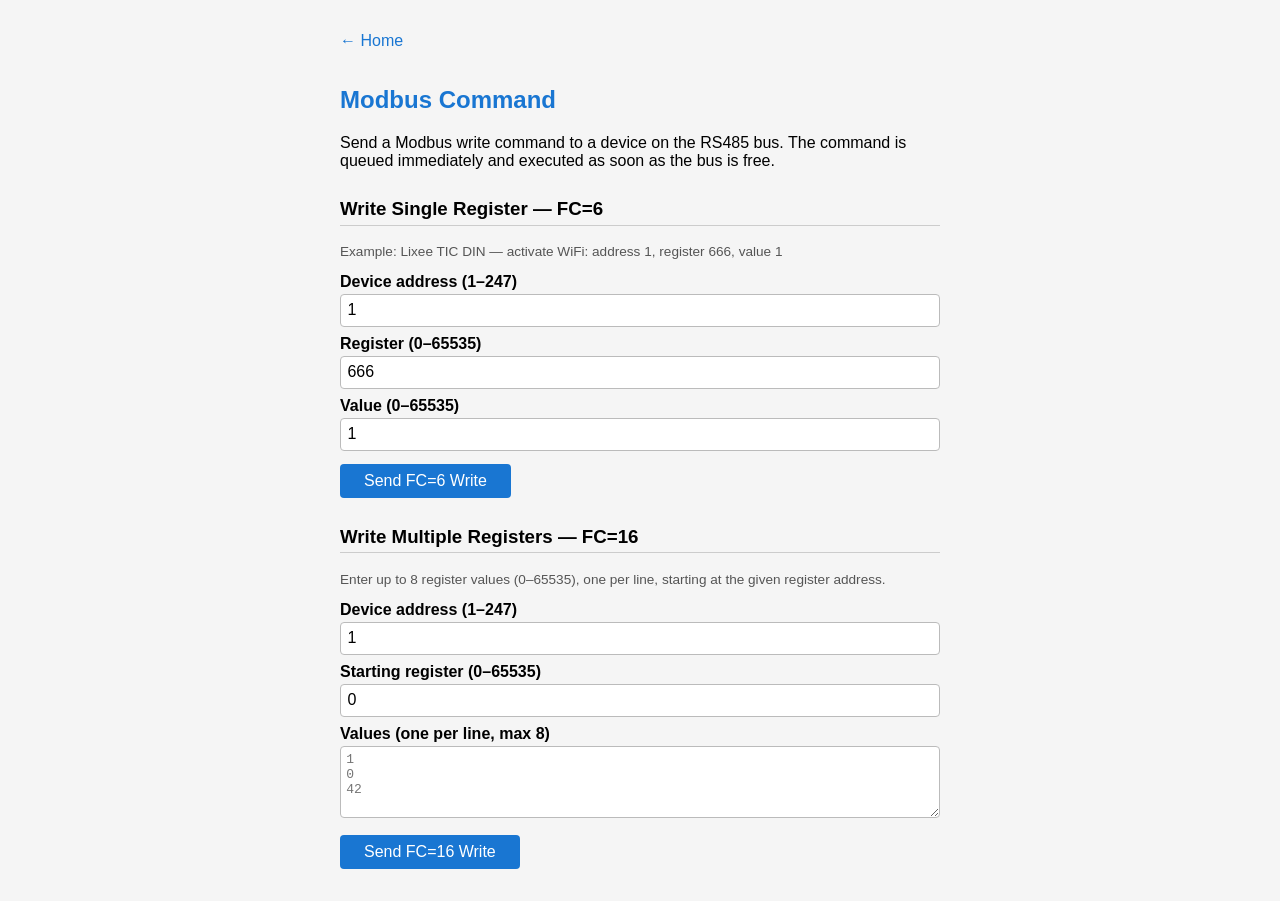
==== SmartEVSE-3/data/modbus_cmd.html @ 313e2d93 "feat(webui): add /api/modbus/cmd endpoint for ad-hoc RS485 writes Adds POST /api/modbus/cmd (require" ====
<!DOCTYPE html>
<html lang="en">
<head>
  <title>SmartEVSE — Modbus Command</title>
  <meta charset="utf-8"/>
  <meta name="viewport" content="width=device-width, initial-scale=1"/>
  <style>
    body { font-family: sans-serif; max-width: 600px; margin: 2em auto; padding: 0 1em; background:#f5f5f5; }
    h2 { color: #1976d2; }
    h3 { margin-top:1.5em; border-bottom:1px solid #ccc; padding-bottom:.25em; }
    label { display:block; margin:.5em 0 .2em; font-weight:bold; }
    input[type=number], textarea { width:100%; padding:.4em; box-sizing:border-box; border:1px solid #bbb; border-radius:4px; font-size:1em; }
    button { margin-top:.8em; padding:.5em 1.5em; background:#1976d2; color:#fff; border:none; border-radius:4px; cursor:pointer; font-size:1em; }
    button:hover { background:#1565c0; }
    #result6, #result16 { margin-top:.8em; padding:.6em; border-radius:4px; font-family:monospace; white-space:pre-wrap; display:none; }
    .ok    { background:#e8f5e9; border:1px solid #a5d6a7; }
    .error { background:#ffebee; border:1px solid #ef9a9a; }
    .note  { font-size:.85em; color:#555; margin-top:.3em; }
    a.back { display:inline-block; margin-bottom:1em; color:#1976d2; text-decoration:none; }
    a.back:before { content:"← "; }
  </style>
</head>
<body>
  <a class="back" href="/">Home</a>
  <h2>Modbus Command</h2>
  <p>Send a Modbus write command to a device on the RS485 bus. The command is queued immediately and executed as soon as the bus is free.</p>

  <h3>Write Single Register — FC=6</h3>
  <p class="note">Example: Lixee TIC DIN — activate WiFi: address&nbsp;1, register&nbsp;666, value&nbsp;1</p>
  <label>Device address (1–247)</label>
  <input type="number" id="addr6" min="1" max="247" value="1"/>
  <label>Register (0–65535)</label>
  <input type="number" id="reg6" min="0" max="65535" value="666"/>
  <label>Value (0–65535)</label>
  <input type="number" id="val6" min="0" max="65535" value="1"/>
  <button onclick="send6()">Send FC=6 Write</button>
  <div id="result6"></div>

  <h3>Write Multiple Registers — FC=16</h3>
  <p class="note">Enter up to 8 register values (0–65535), one per line, starting at the given register address.</p>
  <label>Device address (1–247)</label>
  <input type="number" id="addr16" min="1" max="247" value="1"/>
  <label>Starting register (0–65535)</label>
  <input type="number" id="reg16" min="0" max="65535" value="0"/>
  <label>Values (one per line, max 8)</label>
  <textarea id="vals16" rows="4" placeholder="1&#10;0&#10;42"></textarea>
  <button onclick="send16()">Send FC=16 Write</button>
  <div id="result16"></div>

  <script>
    function showResult(id, data, ok) {
      var el = document.getElementById(id);
      el.className = ok ? 'ok' : 'error';
      el.textContent = JSON.stringify(data, null, 2);
      el.style.display = 'block';
    }

    function send6() {
      var body = {
        address:  parseInt(document.getElementById('addr6').value, 10),
        function: 6,
        register: parseInt(document.getElementById('reg6').value, 10),
        value:    parseInt(document.getElementById('val6').value, 10)
      };
      fetch('/api/modbus/cmd', {method:'POST', headers:{'Content-Type':'application/json'}, body:JSON.stringify(body)})
        .then(function(r){ return r.json().then(function(d){ return {ok:r.ok, data:d}; }); })
        .then(function(r){ showResult('result6', r.data, r.ok); })
        .catch(function(e){ showResult('result6', {error:e.message}, false); });
    }

    function send16() {
      var lines = document.getElementById('vals16').value.trim().split('\n')
        .map(function(l){ return parseInt(l.trim(), 10); })
        .filter(function(v){ return !isNaN(v); });
      if (lines.length === 0 || lines.length > 8) {
        showResult('result16', {error:'Enter 1–8 values'}, false);
        return;
      }
      var body = {
        address:  parseInt(document.getElementById('addr16').value, 10),
        function: 16,
        register: parseInt(document.getElementById('reg16').value, 10),
        values:   lines
      };
      fetch('/api/modbus/cmd', {method:'POST', headers:{'Content-Type':'application/json'}, body:JSON.stringify(body)})
        .then(function(r){ return r.json().then(function(d){ return {ok:r.ok, data:d}; }); })
        .then(function(r){ showResult('result16', r.data, r.ok); })
        .catch(function(e){ showResult('result16', {error:e.message}, false); });
    }
  </script>
</body>
</html>
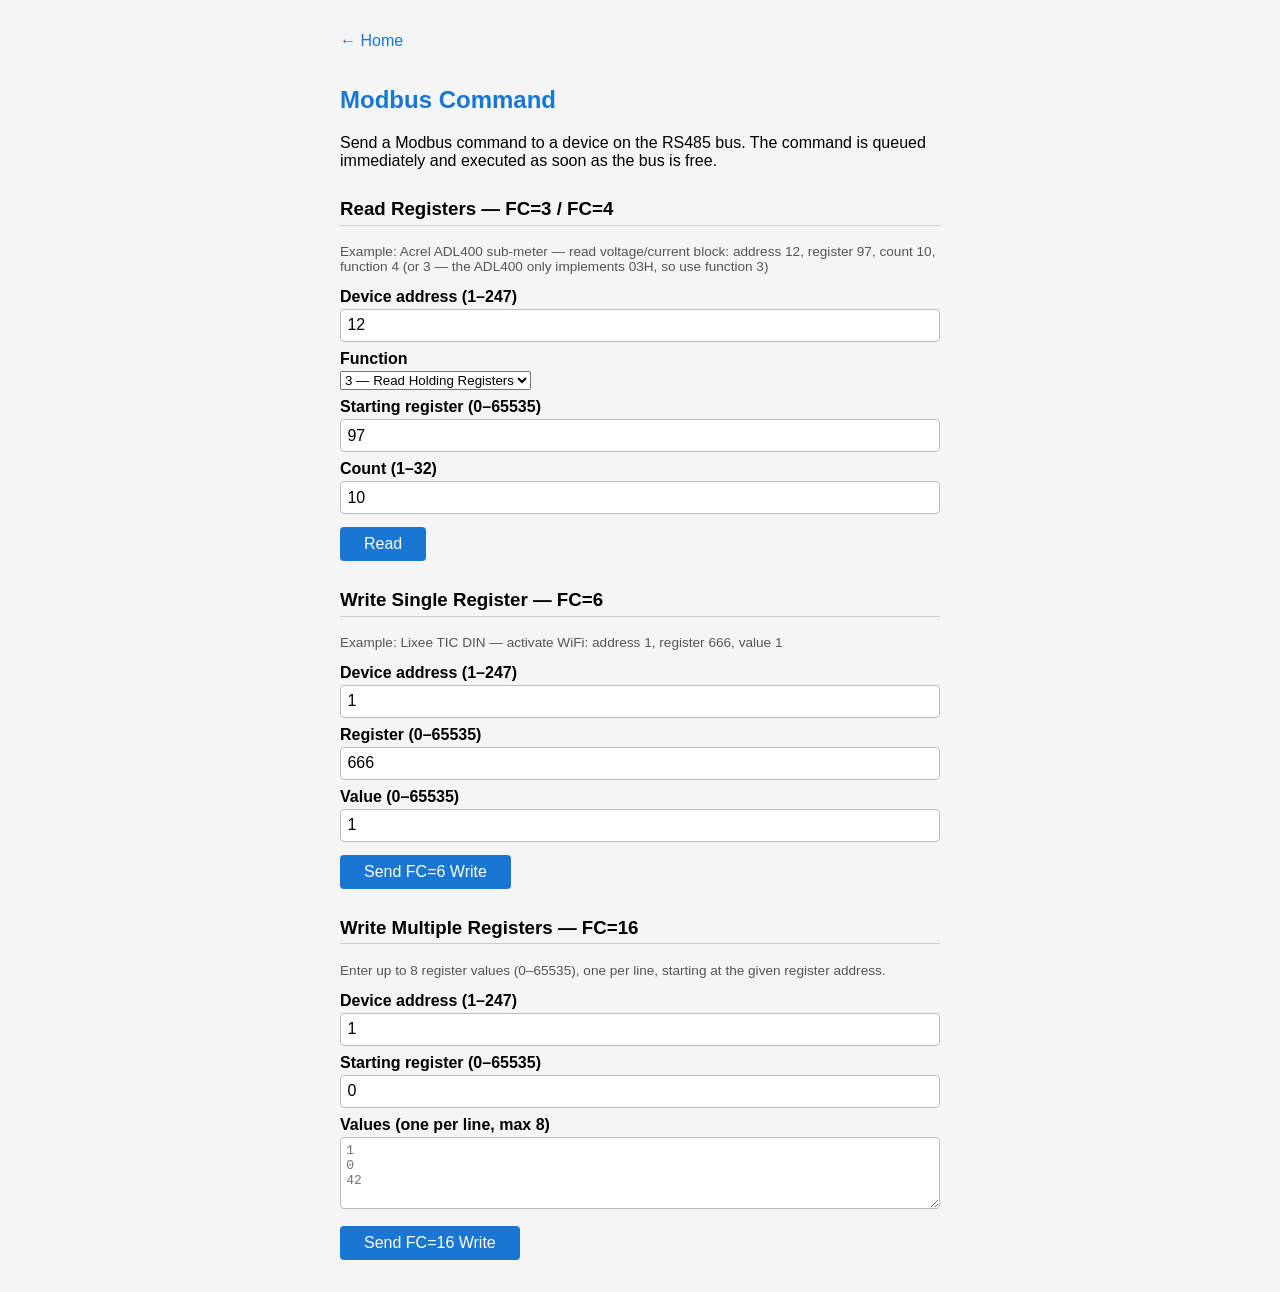
==== commit 24903e03: "feat: add FC=3/4 read support to Modbus Command test tool (v3.13.21) The existing tool only supporte" ====
--- a/SmartEVSE-3/data/modbus_cmd.html
+++ b/SmartEVSE-3/data/modbus_cmd.html
@@ -23,7 +23,23 @@
 <body>
   <a class="back" href="/">Home</a>
   <h2>Modbus Command</h2>
-  <p>Send a Modbus write command to a device on the RS485 bus. The command is queued immediately and executed as soon as the bus is free.</p>
+  <p>Send a Modbus command to a device on the RS485 bus. The command is queued immediately and executed as soon as the bus is free.</p>
+
+  <h3>Read Registers — FC=3 / FC=4</h3>
+  <p class="note">Example: Acrel ADL400 sub-meter — read voltage/current block: address&nbsp;12, register&nbsp;97, count&nbsp;10, function&nbsp;4 (or 3 — the ADL400 only implements 03H, so use function 3)</p>
+  <label>Device address (1–247)</label>
+  <input type="number" id="addrR" min="1" max="247" value="12"/>
+  <label>Function</label>
+  <select id="funcR">
+    <option value="3">3 — Read Holding Registers</option>
+    <option value="4">4 — Read Input Registers</option>
+  </select>
+  <label>Starting register (0–65535)</label>
+  <input type="number" id="regR" min="0" max="65535" value="97"/>
+  <label>Count (1–32)</label>
+  <input type="number" id="countR" min="1" max="32" value="10"/>
+  <button onclick="sendRead()">Read</button>
+  <div id="resultR"></div>
 
   <h3>Write Single Register — FC=6</h3>
   <p class="note">Example: Lixee TIC DIN — activate WiFi: address&nbsp;1, register&nbsp;666, value&nbsp;1</p>
@@ -53,6 +69,45 @@
       el.className = ok ? 'ok' : 'error';
       el.textContent = JSON.stringify(data, null, 2);
       el.style.display = 'block';
+    }
+
+    function sendRead() {
+      var body = {
+        address:  parseInt(document.getElementById('addrR').value, 10),
+        function: parseInt(document.getElementById('funcR').value, 10),
+        register: parseInt(document.getElementById('regR').value, 10),
+        count:    parseInt(document.getElementById('countR').value, 10)
+      };
+      var btn = document.querySelector('button[onclick="sendRead()"]');
+      btn.disabled = true;
+      fetch('/api/modbus/cmd', {method:'POST', headers:{'Content-Type':'application/json'}, body:JSON.stringify(body)})
+        .then(function(r){ return r.json().then(function(d){ return {ok:r.ok, data:d}; }); })
+        .then(function(r){
+          if (!r.ok) { showResult('resultR', r.data, false); btn.disabled = false; return; }
+          pollReadResult(btn, 0);
+        })
+        .catch(function(e){ showResult('resultR', {error:e.message}, false); btn.disabled = false; });
+    }
+
+    function pollReadResult(btn, attempt) {
+      if (attempt > 25) {  // ~5s at 200ms — the Modbus timeout itself is 150ms, this is a generous margin
+        showResult('resultR', {error:'No result after 5s — device unreachable or backend stuck'}, false);
+        btn.disabled = false;
+        return;
+      }
+      fetch('/api/modbus/result')
+        .then(function(r){ return r.json(); })
+        .then(function(d){
+          if (!d.done) { setTimeout(function(){ pollReadResult(btn, attempt + 1); }, 200); return; }
+          if (d.ok) {
+            var hex = d.data.map(function(v){ return '0x' + v.toString(16).padStart(4, '0'); });
+            showResult('resultR', {address: d.address, register: d.register, count: d.count, decimal: d.data, hex: hex}, true);
+          } else {
+            showResult('resultR', {address: d.address, register: d.register, error: d.error || 'no response (timeout)'}, false);
+          }
+          btn.disabled = false;
+        })
+        .catch(function(e){ showResult('resultR', {error:e.message}, false); btn.disabled = false; });
     }
 
     function send6() {
